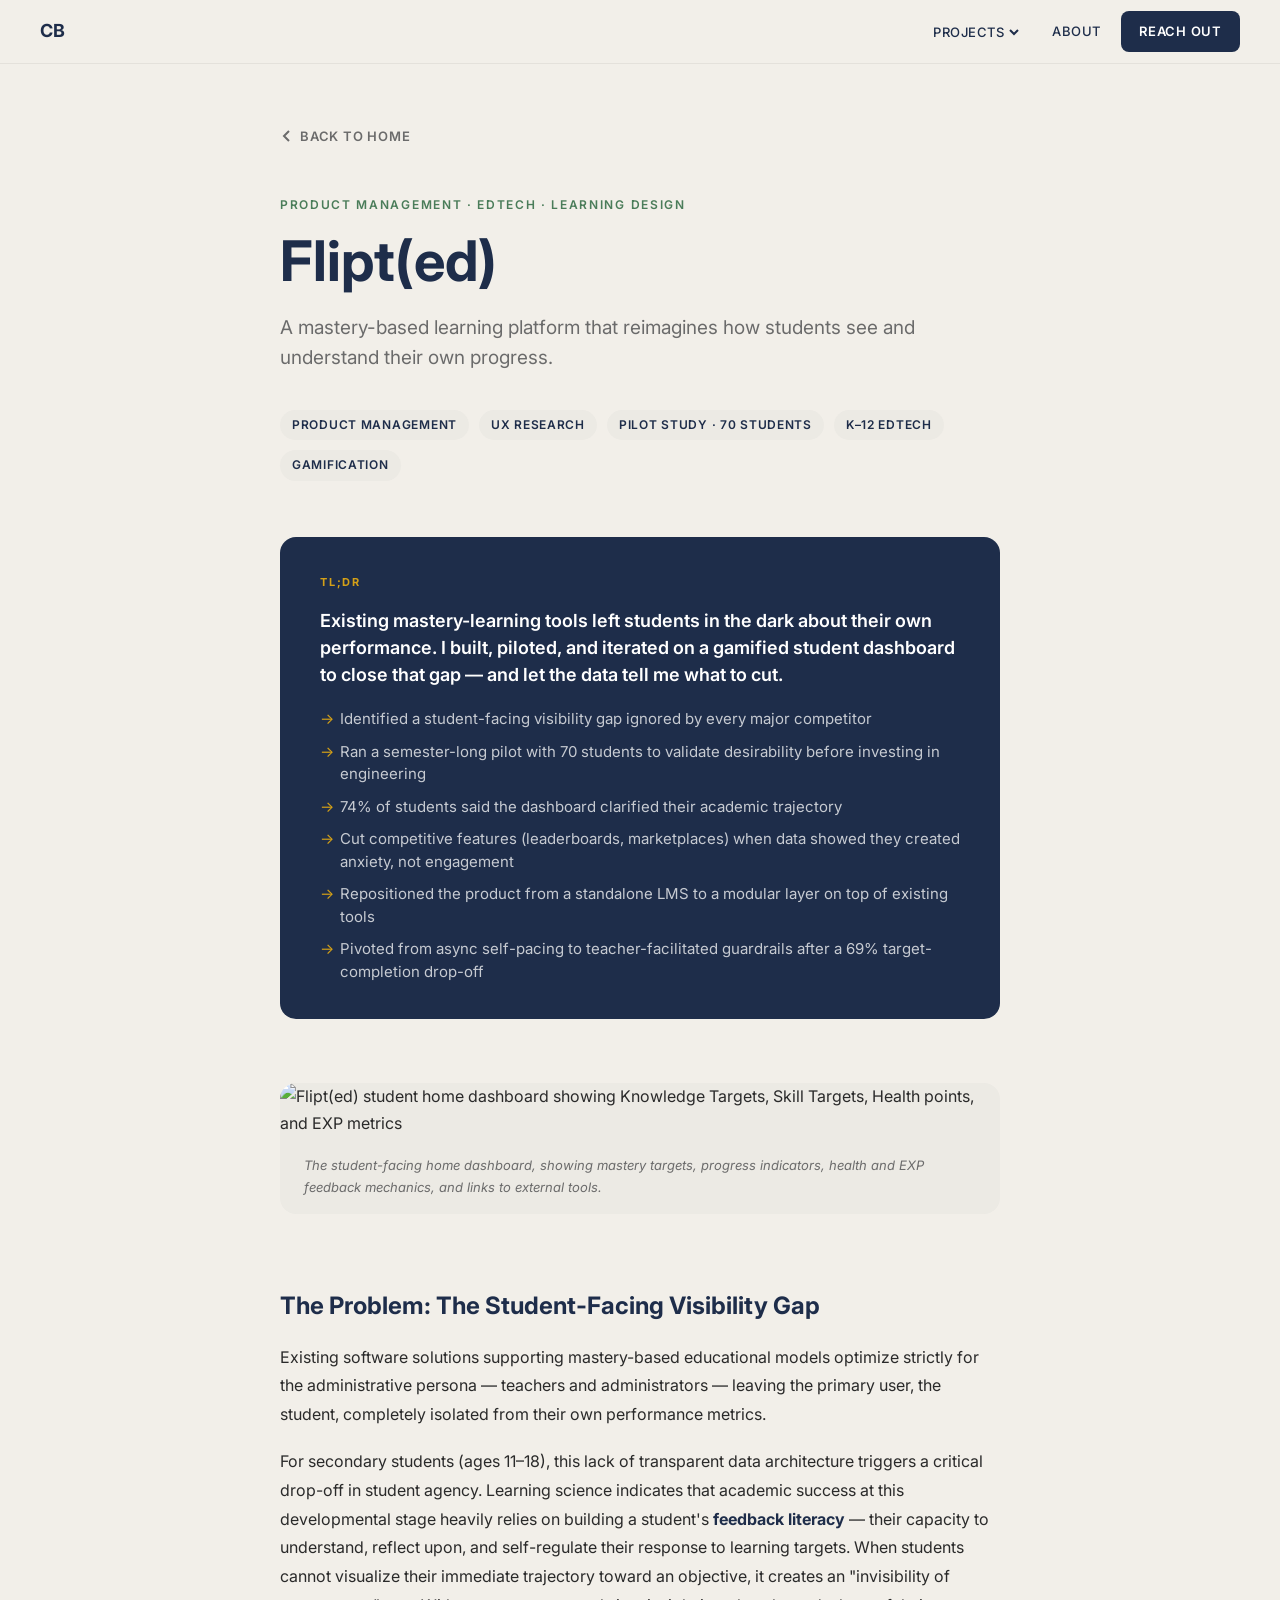
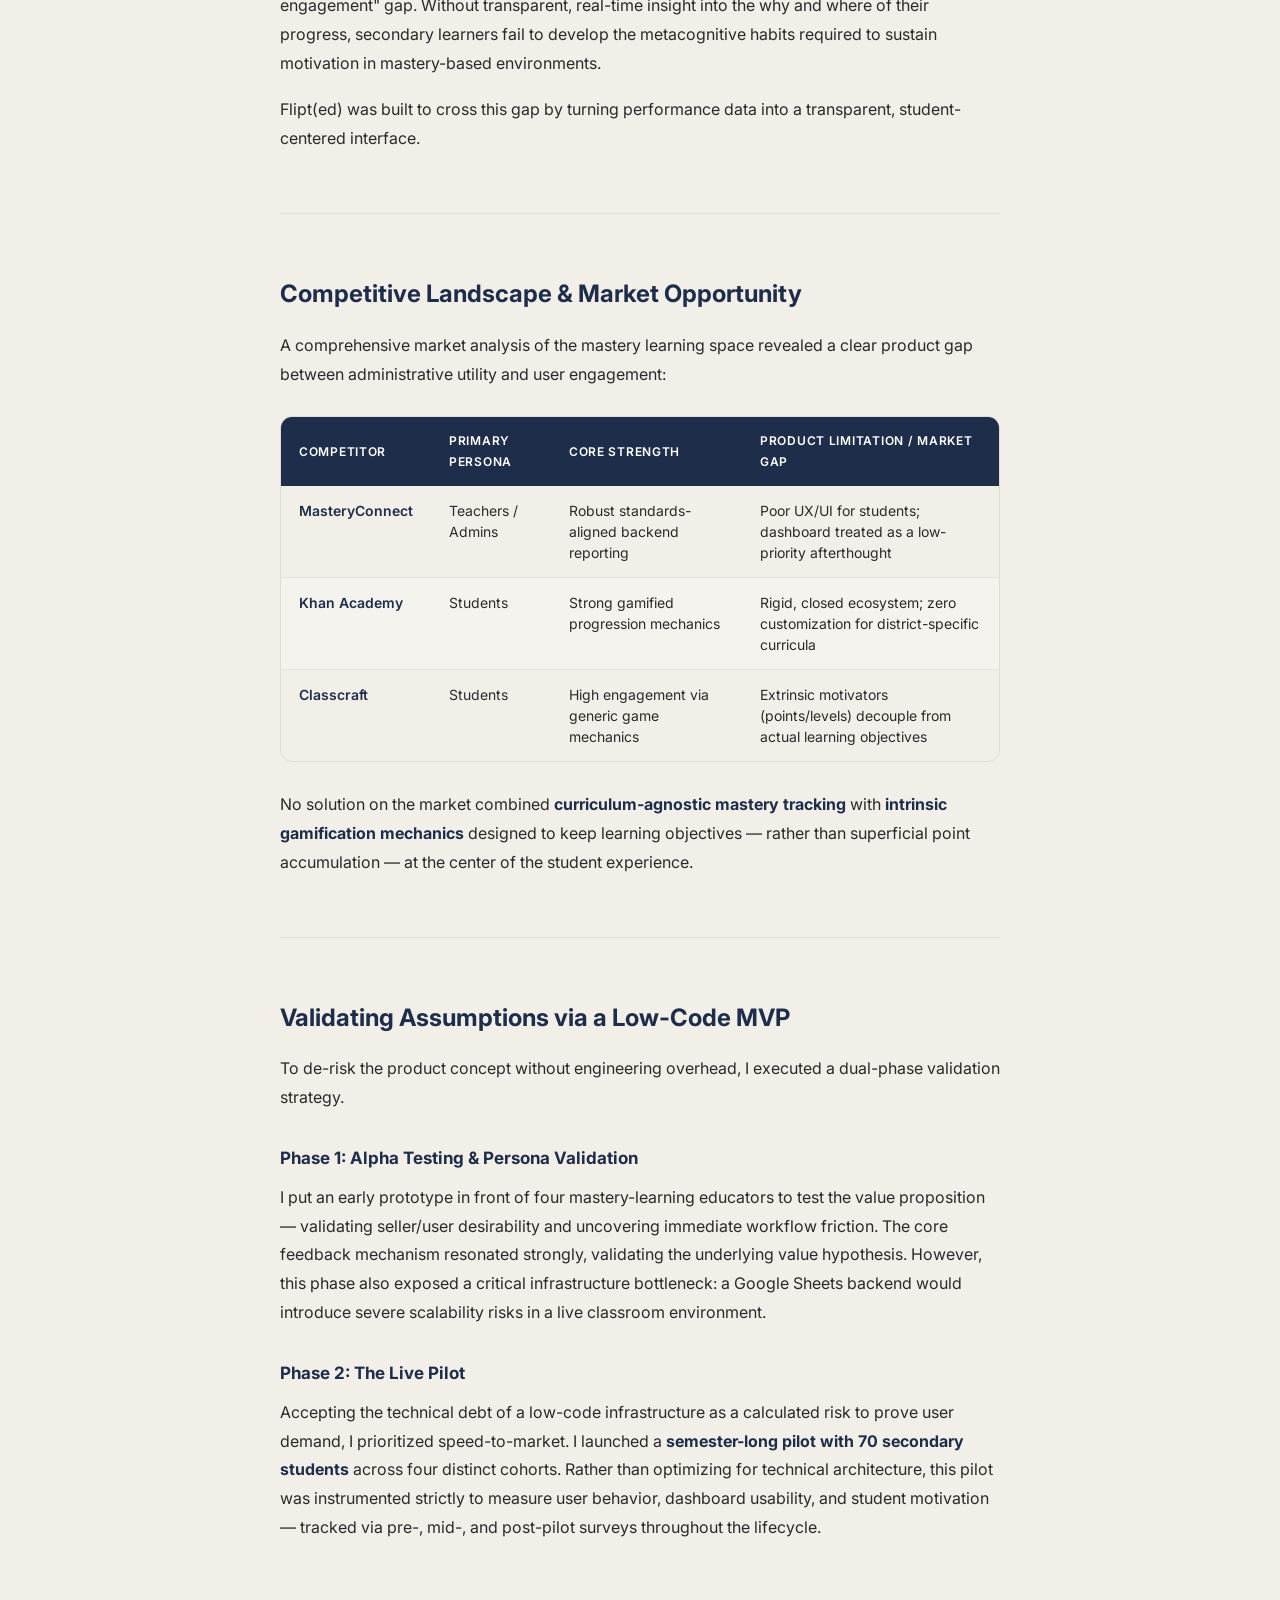
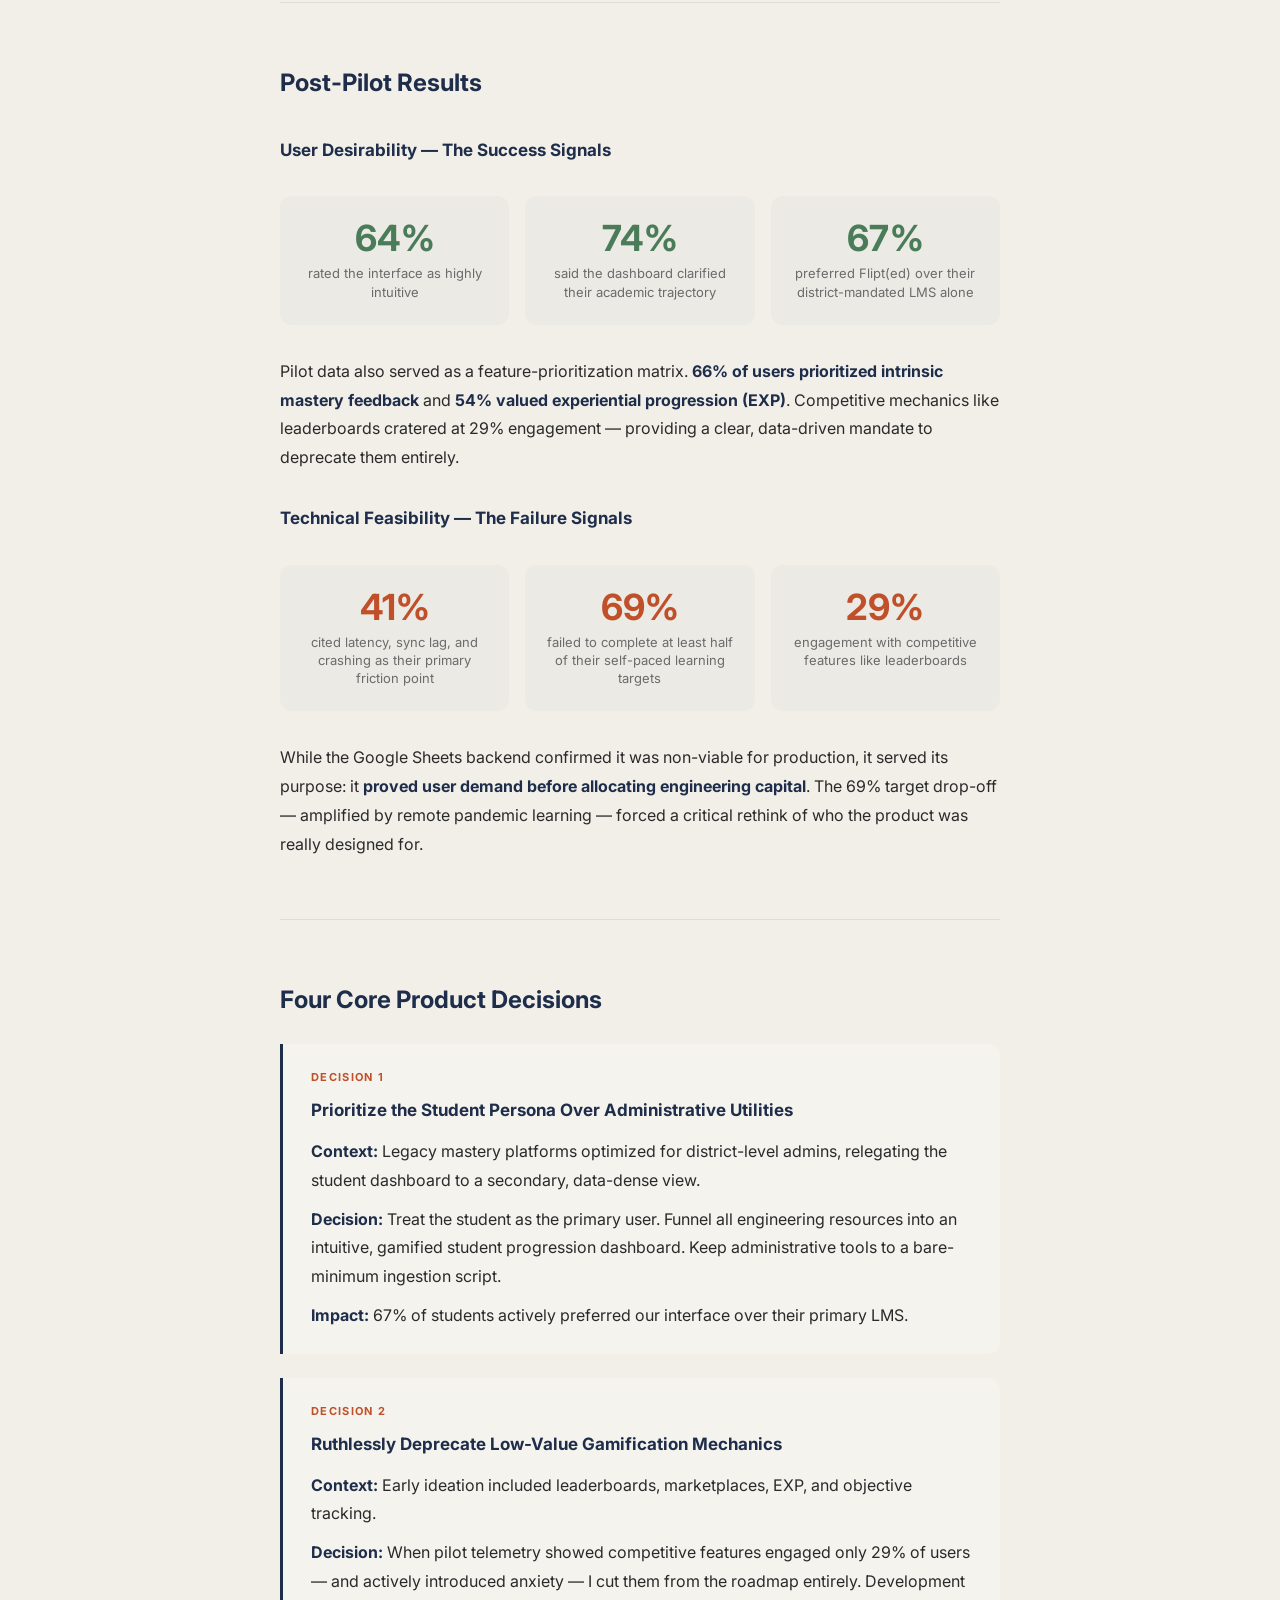
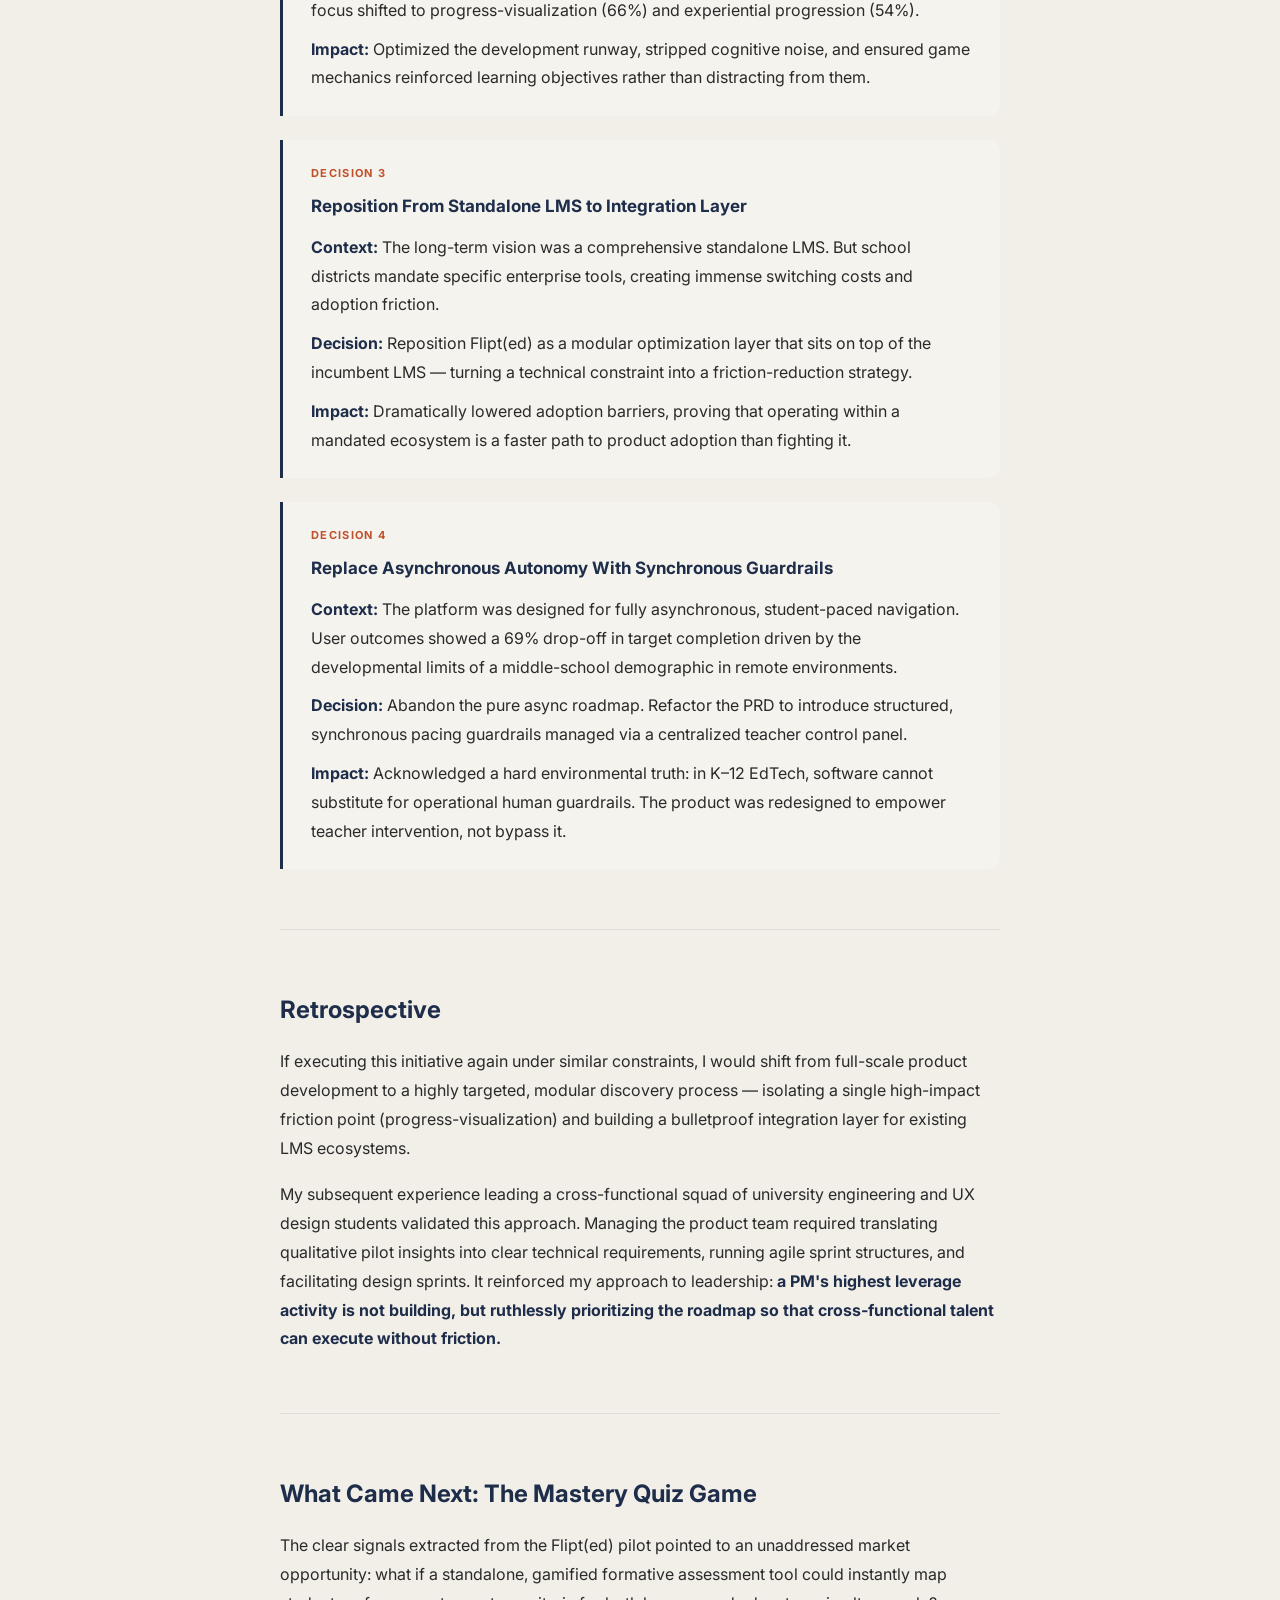
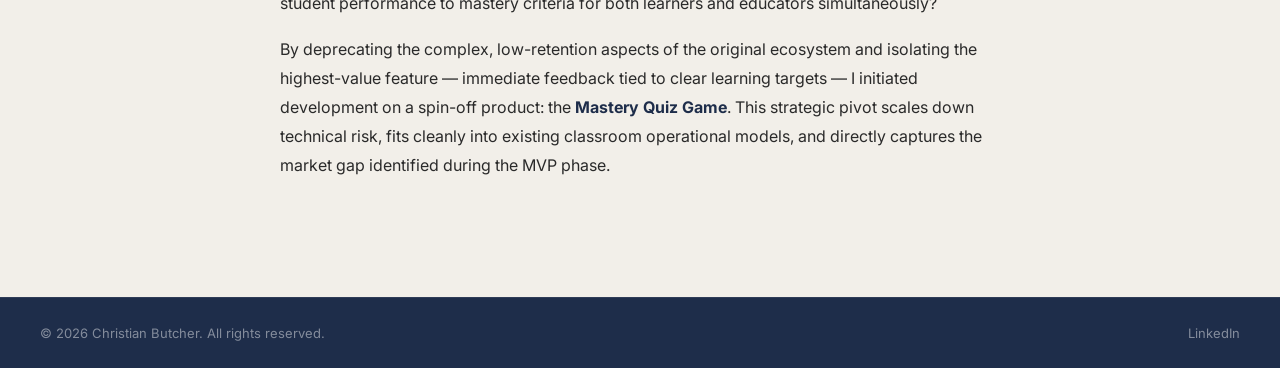
==== flipted.html @ bba77a61 "Add files via upload flipted portfolio page" ====
<!DOCTYPE html>
<html lang="en">
<head>
  <meta charset="UTF-8" />
  <meta name="viewport" content="width=device-width, initial-scale=1.0" />
  <title>Flipt(ed) — Christian Butcher</title>
  <meta name="description" content="Flipt(ed): A mastery-based learning platform that reimagines how students progress." />
  <link rel="preconnect" href="https://fonts.googleapis.com">
  <link rel="preconnect" href="https://fonts.gstatic.com" crossorigin>
  <link href="https://fonts.googleapis.com/css2?family=Inter:wght@400;500;600;700&family=Playfair+Display:ital,wght@0,700;1,700&display=swap" rel="stylesheet">

  <style>
    /* ============================================================
       TOKENS — must match index.html exactly
    ============================================================ */
    :root {
      --color-bg:        #F2EFE9;
      --color-navy:      #1E2D4A;
      --color-rust:      #C0502A;
      --color-gold:      #D4A017;
      --color-green:     #4A7C59;
      --color-text:      #2A2A2A;
      --color-muted:     #6B6B6B;
      --color-card-bg:   #ECEAE4;
      --color-card-bg2:  #F5F3EE;
      --font-body:       'Inter', sans-serif;
      --font-display:    'Playfair Display', serif;
      --max-width:       800px;
      --nav-height:      64px;
    }

    *, *::before, *::after { box-sizing: border-box; margin: 0; padding: 0; }
    html { scroll-behavior: smooth; }
    body {
      font-family: var(--font-body);
      background: var(--color-bg);
      color: var(--color-text);
      line-height: 1.7;
    }
    a { color: inherit; text-decoration: none; }
    img { display: block; max-width: 100%; }

    /* ============================================================
       NAV — identical to index.html
    ============================================================ */
    nav {
      position: fixed;
      top: 0; left: 0; right: 0;
      height: var(--nav-height);
      background: var(--color-bg);
      display: flex;
      align-items: center;
      justify-content: space-between;
      padding: 0 40px;
      z-index: 100;
      border-bottom: 1px solid rgba(0,0,0,0.06);
    }

    .nav-logo {
      font-family: var(--font-body);
      font-weight: 700;
      font-size: 18px;
      color: var(--color-navy);
      letter-spacing: -0.5px;
    }

    .nav-links {
      display: flex;
      align-items: center;
      gap: 8px;
    }

    .nav-links a {
      font-size: 13px;
      font-weight: 500;
      letter-spacing: 0.04em;
      text-transform: uppercase;
      color: var(--color-navy);
      padding: 6px 12px;
      border-radius: 6px;
      transition: background 0.15s;
    }
    .nav-links a:hover { background: rgba(0,0,0,0.06); }

    .nav-dropdown { position: relative; }

    .nav-dropdown-toggle {
      font-size: 13px;
      font-weight: 500;
      letter-spacing: 0.04em;
      text-transform: uppercase;
      color: var(--color-navy);
      padding: 6px 12px;
      border-radius: 6px;
      background: none;
      border: none;
      cursor: pointer;
      display: flex;
      align-items: center;
      gap: 4px;
      font-family: var(--font-body);
      transition: background 0.15s;
    }
    .nav-dropdown-toggle:hover,
    .nav-dropdown.open .nav-dropdown-toggle { background: rgba(0,0,0,0.06); }

    .nav-dropdown-toggle svg {
      width: 12px; height: 12px;
      transition: transform 0.2s;
    }
    .nav-dropdown.open .nav-dropdown-toggle svg { transform: rotate(180deg); }

    .nav-dropdown-menu {
      display: none;
      position: absolute;
      top: calc(100% + 8px);
      left: 0;
      background: white;
      border-radius: 10px;
      box-shadow: 0 4px 24px rgba(0,0,0,0.12);
      min-width: 200px;
      padding: 8px 0;
      z-index: 200;
    }
    .nav-dropdown.open .nav-dropdown-menu { display: block; }

    .nav-dropdown-menu a {
      display: block;
      padding: 10px 20px;
      font-size: 15px;
      font-weight: 400;
      text-transform: none;
      letter-spacing: 0;
      color: var(--color-navy);
      border-radius: 0;
      transition: background 0.12s;
    }
    .nav-dropdown-menu a:hover { background: #F5F3EE; }
    /* Highlight current page in dropdown */
    .nav-dropdown-menu a.active { font-weight: 600; color: var(--color-rust); }

    .btn-reach-out {
      background: var(--color-navy);
      color: white !important;
      padding: 9px 18px !important;
      border-radius: 8px !important;
      font-size: 13px !important;
      font-weight: 600 !important;
      text-transform: uppercase !important;
      letter-spacing: 0.06em !important;
      transition: opacity 0.15s !important;
    }
    .btn-reach-out:hover { opacity: 0.85 !important; }

    /* ============================================================
       PAGE LAYOUT
    ============================================================ */
    .page {
      max-width: var(--max-width);
      margin: 0 auto;
      padding: calc(var(--nav-height) + 60px) 40px 100px;
    }

    /* ============================================================
       BACK LINK
    ============================================================ */
    .back-link {
      display: inline-flex;
      align-items: center;
      gap: 6px;
      font-size: 13px;
      font-weight: 600;
      letter-spacing: 0.06em;
      text-transform: uppercase;
      color: var(--color-muted);
      margin-bottom: 48px;
      transition: color 0.15s;
    }
    .back-link:hover { color: var(--color-navy); }
    .back-link svg { width: 14px; height: 14px; }

    /* ============================================================
       PROJECT HERO
    ============================================================ */
    .project-label {
      font-size: 12px;
      font-weight: 600;
      letter-spacing: 0.14em;
      text-transform: uppercase;
      color: var(--color-green);
      margin-bottom: 16px;
    }

    .project-title {
      font-family: var(--font-body);
      font-weight: 700;
      font-size: clamp(36px, 5vw, 56px);
      color: var(--color-navy);
      line-height: 1.1;
      margin-bottom: 20px;
    }

    .project-tagline {
      font-size: 19px;
      color: var(--color-muted);
      line-height: 1.6;
      max-width: 640px;
      margin-bottom: 36px;
    }

    /* Meta chips */
    .project-meta {
      display: flex;
      flex-wrap: wrap;
      gap: 10px;
      margin-bottom: 56px;
    }

    .meta-chip {
      font-size: 12px;
      font-weight: 600;
      letter-spacing: 0.06em;
      text-transform: uppercase;
      padding: 5px 12px;
      border-radius: 20px;
      background: var(--color-card-bg);
      color: var(--color-navy);
    }

    /* ============================================================
       TLDR CARD
    ============================================================ */
    .tldr {
      background: var(--color-navy);
      border-radius: 16px;
      padding: 36px 40px;
      margin-bottom: 64px;
    }

    .tldr-label {
      font-size: 11px;
      font-weight: 700;
      letter-spacing: 0.16em;
      text-transform: uppercase;
      color: var(--color-gold);
      margin-bottom: 16px;
    }

    .tldr-headline {
      font-size: 18px;
      font-weight: 600;
      color: white;
      line-height: 1.5;
      margin-bottom: 20px;
    }

    .tldr-points {
      list-style: none;
      display: flex;
      flex-direction: column;
      gap: 10px;
    }

    .tldr-points li {
      font-size: 15px;
      color: rgba(255,255,255,0.75);
      padding-left: 20px;
      position: relative;
      line-height: 1.5;
    }

    .tldr-points li::before {
      content: '→';
      position: absolute;
      left: 0;
      color: var(--color-gold);
    }

    /* ============================================================
       DASHBOARD IMAGE
    ============================================================ */
    .dashboard-wrap {
      background: var(--color-card-bg);
      border-radius: 16px;
      overflow: hidden;
      margin-bottom: 72px;
    }

    .dashboard-wrap img {
      width: 100%;
      height: auto;
      display: block;
    }

    .dashboard-caption {
      padding: 16px 24px;
      font-size: 13px;
      color: var(--color-muted);
      font-style: italic;
    }

    /* ============================================================
       CASE STUDY BODY
    ============================================================ */
    .case-study h2 {
      font-family: var(--font-body);
      font-weight: 700;
      font-size: 24px;
      color: var(--color-navy);
      margin-top: 60px;
      margin-bottom: 16px;
      padding-top: 60px;
      border-top: 1px solid rgba(0,0,0,0.08);
    }

    .case-study h2:first-child {
      margin-top: 0;
      padding-top: 0;
      border-top: none;
    }

    .case-study h3 {
      font-size: 17px;
      font-weight: 700;
      color: var(--color-navy);
      margin-top: 32px;
      margin-bottom: 10px;
    }

    .case-study p {
      font-size: 16px;
      color: var(--color-text);
      line-height: 1.8;
      margin-bottom: 18px;
    }

    .case-study strong { color: var(--color-navy); }

    /* Stat callouts */
    .stats-row {
      display: grid;
      grid-template-columns: repeat(3, 1fr);
      gap: 16px;
      margin: 32px 0;
    }

    .stat-card {
      background: var(--color-card-bg);
      border-radius: 12px;
      padding: 24px 20px;
      text-align: center;
    }

    .stat-number {
      font-size: 36px;
      font-weight: 700;
      color: var(--color-navy);
      line-height: 1;
      margin-bottom: 8px;
    }

    .stat-number.rust { color: var(--color-rust); }
    .stat-number.green { color: var(--color-green); }

    .stat-label {
      font-size: 13px;
      color: var(--color-muted);
      line-height: 1.4;
    }

    /* Competitive landscape table */
    .table-wrap {
      overflow-x: auto;
      margin: 28px 0;
      border-radius: 12px;
      border: 1px solid rgba(0,0,0,0.08);
    }

    table {
      width: 100%;
      border-collapse: collapse;
      font-size: 14px;
    }

    thead tr {
      background: var(--color-navy);
      color: white;
    }

    thead th {
      padding: 14px 18px;
      text-align: left;
      font-size: 12px;
      font-weight: 600;
      letter-spacing: 0.06em;
      text-transform: uppercase;
    }

    tbody tr { border-bottom: 1px solid rgba(0,0,0,0.06); }
    tbody tr:last-child { border-bottom: none; }
    tbody tr:nth-child(even) { background: var(--color-card-bg2); }

    tbody td {
      padding: 14px 18px;
      vertical-align: top;
      line-height: 1.5;
      color: var(--color-text);
    }

    tbody td:first-child {
      font-weight: 600;
      color: var(--color-navy);
      white-space: nowrap;
    }

    /* Decision cards */
    .decision-card {
      background: var(--color-card-bg2);
      border-left: 3px solid var(--color-navy);
      border-radius: 0 12px 12px 0;
      padding: 24px 28px;
      margin: 24px 0;
    }

    .decision-card .decision-label {
      font-size: 11px;
      font-weight: 700;
      letter-spacing: 0.12em;
      text-transform: uppercase;
      color: var(--color-rust);
      margin-bottom: 8px;
    }

    .decision-card h3 {
      margin-top: 0;
      margin-bottom: 12px;
    }

    .decision-card p { margin-bottom: 10px; }
    .decision-card p:last-child { margin-bottom: 0; }

    /* ============================================================
       FOOTER
    ============================================================ */
    footer {
      background: var(--color-navy);
      border-top: 1px solid rgba(255,255,255,0.08);
      padding: 24px 40px;
      display: flex;
      align-items: center;
      justify-content: space-between;
    }

    .footer-copy {
      font-size: 13px;
      color: rgba(255,255,255,0.45);
    }

    .footer-links { display: flex; gap: 24px; }
    .footer-links a {
      font-size: 13px;
      color: rgba(255,255,255,0.45);
      transition: color 0.15s;
    }
    .footer-links a:hover { color: white; }

    /* ============================================================
       RESPONSIVE
    ============================================================ */
    @media (max-width: 768px) {
      nav { padding: 0 20px; }
      .page { padding: calc(var(--nav-height) + 40px) 20px 80px; }
      .tldr { padding: 28px 24px; }
      .stats-row { grid-template-columns: 1fr 1fr; }
      footer { padding: 20px; flex-direction: column; gap: 12px; text-align: center; }
      .nav-links a:not(.btn-reach-out) { display: none; }
    }
  </style>
</head>
<body>

  <!-- ============================================================
       NAV
  ============================================================ -->
  <nav>
    <a href="index.html" class="nav-logo">CB</a>

    <div class="nav-links">
      <div class="nav-dropdown" id="projectsDropdown">
        <button class="nav-dropdown-toggle" onclick="toggleDropdown()" aria-expanded="false" aria-haspopup="true">
          Projects
          <svg viewBox="0 0 12 12" fill="none" stroke="currentColor" stroke-width="2">
            <polyline points="2,4 6,8 10,4"/>
          </svg>
        </button>
        <div class="nav-dropdown-menu">
          <a href="flipted.html" class="active">Flipt(ed)</a>
          <a href="#">Magic Food Truck</a>
          <a href="#">Neolithic</a>
          <a href="#">Finding Mino</a>
          <a href="#">Writing Samples</a>
        </div>
      </div>
      <a href="index.html#about">About</a>
      <a href="index.html#contact" class="btn-reach-out">Reach Out</a>
    </div>
  </nav>


  <!-- ============================================================
       PAGE CONTENT
  ============================================================ -->
  <main class="page">

    <a href="index.html" class="back-link">
      <svg viewBox="0 0 14 14" fill="none" stroke="currentColor" stroke-width="2">
        <path d="M9 2L4 7l5 5"/>
      </svg>
      Back to Home
    </a>

    <!-- Hero -->
    <p class="project-label">Product Management · EdTech · Learning Design</p>
    <h1 class="project-title">Flipt(ed)</h1>
    <p class="project-tagline">A mastery-based learning platform that reimagines how students see and understand their own progress.</p>

    <div class="project-meta">
      <span class="meta-chip">Product Management</span>
      <span class="meta-chip">UX Research</span>
      <span class="meta-chip">Pilot Study · 70 Students</span>
      <span class="meta-chip">K–12 EdTech</span>
      <span class="meta-chip">Gamification</span>
    </div>

    <!-- TL;DR -->
    <div class="tldr">
      <p class="tldr-label">TL;DR</p>
      <p class="tldr-headline">Existing mastery-learning tools left students in the dark about their own performance. I built, piloted, and iterated on a gamified student dashboard to close that gap — and let the data tell me what to cut.</p>
      <ul class="tldr-points">
        <li>Identified a student-facing visibility gap ignored by every major competitor</li>
        <li>Ran a semester-long pilot with 70 students to validate desirability before investing in engineering</li>
        <li>74% of students said the dashboard clarified their academic trajectory</li>
        <li>Cut competitive features (leaderboards, marketplaces) when data showed they created anxiety, not engagement</li>
        <li>Repositioned the product from a standalone LMS to a modular layer on top of existing tools</li>
        <li>Pivoted from async self-pacing to teacher-facilitated guardrails after a 69% target-completion drop-off</li>
      </ul>
    </div>

    <!-- Dashboard image -->
    <div class="dashboard-wrap">
      <!-- UPDATE: make sure Student_Home_Dashboard_Clean.png is in your images/ folder -->
      <img src="images/Student_Home_Dashboard_Clean.png" alt="Flipt(ed) student home dashboard showing Knowledge Targets, Skill Targets, Health points, and EXP metrics" />
      <p class="dashboard-caption">The student-facing home dashboard, showing mastery targets, progress indicators, health and EXP feedback mechanics, and links to external tools.</p>
    </div>


    <!-- Case Study -->
    <div class="case-study">

      <h2>The Problem: The Student-Facing Visibility Gap</h2>
      <p>Existing software solutions supporting mastery-based educational models optimize strictly for the administrative persona — teachers and administrators — leaving the primary user, the student, completely isolated from their own performance metrics.</p>
      <p>For secondary students (ages 11–18), this lack of transparent data architecture triggers a critical drop-off in student agency. Learning science indicates that academic success at this developmental stage heavily relies on building a student's <strong>feedback literacy</strong> — their capacity to understand, reflect upon, and self-regulate their response to learning targets. When students cannot visualize their immediate trajectory toward an objective, it creates an "invisibility of engagement" gap. Without transparent, real-time insight into the why and where of their progress, secondary learners fail to develop the metacognitive habits required to sustain motivation in mastery-based environments.</p>
      <p>Flipt(ed) was built to cross this gap by turning performance data into a transparent, student-centered interface.</p>

      <h2>Competitive Landscape &amp; Market Opportunity</h2>
      <p>A comprehensive market analysis of the mastery learning space revealed a clear product gap between administrative utility and user engagement:</p>

      <div class="table-wrap">
        <table>
          <thead>
            <tr>
              <th>Competitor</th>
              <th>Primary Persona</th>
              <th>Core Strength</th>
              <th>Product Limitation / Market Gap</th>
            </tr>
          </thead>
          <tbody>
            <tr>
              <td>MasteryConnect</td>
              <td>Teachers / Admins</td>
              <td>Robust standards-aligned backend reporting</td>
              <td>Poor UX/UI for students; dashboard treated as a low-priority afterthought</td>
            </tr>
            <tr>
              <td>Khan Academy</td>
              <td>Students</td>
              <td>Strong gamified progression mechanics</td>
              <td>Rigid, closed ecosystem; zero customization for district-specific curricula</td>
            </tr>
            <tr>
              <td>Classcraft</td>
              <td>Students</td>
              <td>High engagement via generic game mechanics</td>
              <td>Extrinsic motivators (points/levels) decouple from actual learning objectives</td>
            </tr>
          </tbody>
        </table>
      </div>

      <p>No solution on the market combined <strong>curriculum-agnostic mastery tracking</strong> with <strong>intrinsic gamification mechanics</strong> designed to keep learning objectives — rather than superficial point accumulation — at the center of the student experience.</p>

      <h2>Validating Assumptions via a Low-Code MVP</h2>
      <p>To de-risk the product concept without engineering overhead, I executed a dual-phase validation strategy.</p>

      <h3>Phase 1: Alpha Testing &amp; Persona Validation</h3>
      <p>I put an early prototype in front of four mastery-learning educators to test the value proposition — validating seller/user desirability and uncovering immediate workflow friction. The core feedback mechanism resonated strongly, validating the underlying value hypothesis. However, this phase also exposed a critical infrastructure bottleneck: a Google Sheets backend would introduce severe scalability risks in a live classroom environment.</p>

      <h3>Phase 2: The Live Pilot</h3>
      <p>Accepting the technical debt of a low-code infrastructure as a calculated risk to prove user demand, I prioritized speed-to-market. I launched a <strong>semester-long pilot with 70 secondary students</strong> across four distinct cohorts. Rather than optimizing for technical architecture, this pilot was instrumented strictly to measure user behavior, dashboard usability, and student motivation — tracked via pre-, mid-, and post-pilot surveys throughout the lifecycle.</p>

      <h2>Post-Pilot Results</h2>

      <h3>User Desirability — The Success Signals</h3>
      <div class="stats-row">
        <div class="stat-card">
          <div class="stat-number green">64%</div>
          <div class="stat-label">rated the interface as highly intuitive</div>
        </div>
        <div class="stat-card">
          <div class="stat-number green">74%</div>
          <div class="stat-label">said the dashboard clarified their academic trajectory</div>
        </div>
        <div class="stat-card">
          <div class="stat-number green">67%</div>
          <div class="stat-label">preferred Flipt(ed) over their district-mandated LMS alone</div>
        </div>
      </div>
      <p>Pilot data also served as a feature-prioritization matrix. <strong>66% of users prioritized intrinsic mastery feedback</strong> and <strong>54% valued experiential progression (EXP)</strong>. Competitive mechanics like leaderboards cratered at 29% engagement — providing a clear, data-driven mandate to deprecate them entirely.</p>

      <h3>Technical Feasibility — The Failure Signals</h3>
      <div class="stats-row">
        <div class="stat-card">
          <div class="stat-number rust">41%</div>
          <div class="stat-label">cited latency, sync lag, and crashing as their primary friction point</div>
        </div>
        <div class="stat-card">
          <div class="stat-number rust">69%</div>
          <div class="stat-label">failed to complete at least half of their self-paced learning targets</div>
        </div>
        <div class="stat-card">
          <div class="stat-number rust">29%</div>
          <div class="stat-label">engagement with competitive features like leaderboards</div>
        </div>
      </div>
      <p>While the Google Sheets backend confirmed it was non-viable for production, it served its purpose: it <strong>proved user demand before allocating engineering capital</strong>. The 69% target drop-off — amplified by remote pandemic learning — forced a critical rethink of who the product was really designed for.</p>

      <h2>Four Core Product Decisions</h2>

      <div class="decision-card">
        <p class="decision-label">Decision 1</p>
        <h3>Prioritize the Student Persona Over Administrative Utilities</h3>
        <p><strong>Context:</strong> Legacy mastery platforms optimized for district-level admins, relegating the student dashboard to a secondary, data-dense view.</p>
        <p><strong>Decision:</strong> Treat the student as the primary user. Funnel all engineering resources into an intuitive, gamified student progression dashboard. Keep administrative tools to a bare-minimum ingestion script.</p>
        <p><strong>Impact:</strong> 67% of students actively preferred our interface over their primary LMS.</p>
      </div>

      <div class="decision-card">
        <p class="decision-label">Decision 2</p>
        <h3>Ruthlessly Deprecate Low-Value Gamification Mechanics</h3>
        <p><strong>Context:</strong> Early ideation included leaderboards, marketplaces, EXP, and objective tracking.</p>
        <p><strong>Decision:</strong> When pilot telemetry showed competitive features engaged only 29% of users — and actively introduced anxiety — I cut them from the roadmap entirely. Development focus shifted to progress-visualization (66%) and experiential progression (54%).</p>
        <p><strong>Impact:</strong> Optimized the development runway, stripped cognitive noise, and ensured game mechanics reinforced learning objectives rather than distracting from them.</p>
      </div>

      <div class="decision-card">
        <p class="decision-label">Decision 3</p>
        <h3>Reposition From Standalone LMS to Integration Layer</h3>
        <p><strong>Context:</strong> The long-term vision was a comprehensive standalone LMS. But school districts mandate specific enterprise tools, creating immense switching costs and adoption friction.</p>
        <p><strong>Decision:</strong> Reposition Flipt(ed) as a modular optimization layer that sits on top of the incumbent LMS — turning a technical constraint into a friction-reduction strategy.</p>
        <p><strong>Impact:</strong> Dramatically lowered adoption barriers, proving that operating within a mandated ecosystem is a faster path to product adoption than fighting it.</p>
      </div>

      <div class="decision-card">
        <p class="decision-label">Decision 4</p>
        <h3>Replace Asynchronous Autonomy With Synchronous Guardrails</h3>
        <p><strong>Context:</strong> The platform was designed for fully asynchronous, student-paced navigation. User outcomes showed a 69% drop-off in target completion driven by the developmental limits of a middle-school demographic in remote environments.</p>
        <p><strong>Decision:</strong> Abandon the pure async roadmap. Refactor the PRD to introduce structured, synchronous pacing guardrails managed via a centralized teacher control panel.</p>
        <p><strong>Impact:</strong> Acknowledged a hard environmental truth: in K–12 EdTech, software cannot substitute for operational human guardrails. The product was redesigned to empower teacher intervention, not bypass it.</p>
      </div>

      <h2>Retrospective</h2>
      <p>If executing this initiative again under similar constraints, I would shift from full-scale product development to a highly targeted, modular discovery process — isolating a single high-impact friction point (progress-visualization) and building a bulletproof integration layer for existing LMS ecosystems.</p>
      <p>My subsequent experience leading a cross-functional squad of university engineering and UX design students validated this approach. Managing the product team required translating qualitative pilot insights into clear technical requirements, running agile sprint structures, and facilitating design sprints. It reinforced my approach to leadership: <strong>a PM's highest leverage activity is not building, but ruthlessly prioritizing the roadmap so that cross-functional talent can execute without friction.</strong></p>

      <h2>What Came Next: The Mastery Quiz Game</h2>
      <p>The clear signals extracted from the Flipt(ed) pilot pointed to an unaddressed market opportunity: what if a standalone, gamified formative assessment tool could instantly map student performance to mastery criteria for both learners and educators simultaneously?</p>
      <p>By deprecating the complex, low-retention aspects of the original ecosystem and isolating the highest-value feature — immediate feedback tied to clear learning targets — I initiated development on a spin-off product: the <strong>Mastery Quiz Game</strong>. This strategic pivot scales down technical risk, fits cleanly into existing classroom operational models, and directly captures the market gap identified during the MVP phase.</p>

    </div>
  </main>


  <!-- ============================================================
       FOOTER
  ============================================================ -->
  <footer>
    <p class="footer-copy">&copy; <span id="year"></span> Christian Butcher. All rights reserved.</p>
    <div class="footer-links">
      <a href="https://www.linkedin.com/in/christianbutcher/" target="_blank" rel="noopener">LinkedIn</a>
    </div>
  </footer>


  <script>
    document.getElementById('year').textContent = new Date().getFullYear();

    function toggleDropdown() {
      const dropdown = document.getElementById('projectsDropdown');
      const isOpen = dropdown.classList.toggle('open');
      dropdown.querySelector('.nav-dropdown-toggle').setAttribute('aria-expanded', isOpen);
    }

    document.addEventListener('click', function(e) {
      const dropdown = document.getElementById('projectsDropdown');
      if (!dropdown.contains(e.target)) {
        dropdown.classList.remove('open');
        dropdown.querySelector('.nav-dropdown-toggle').setAttribute('aria-expanded', 'false');
      }
    });
  </script>

</body>
</html>
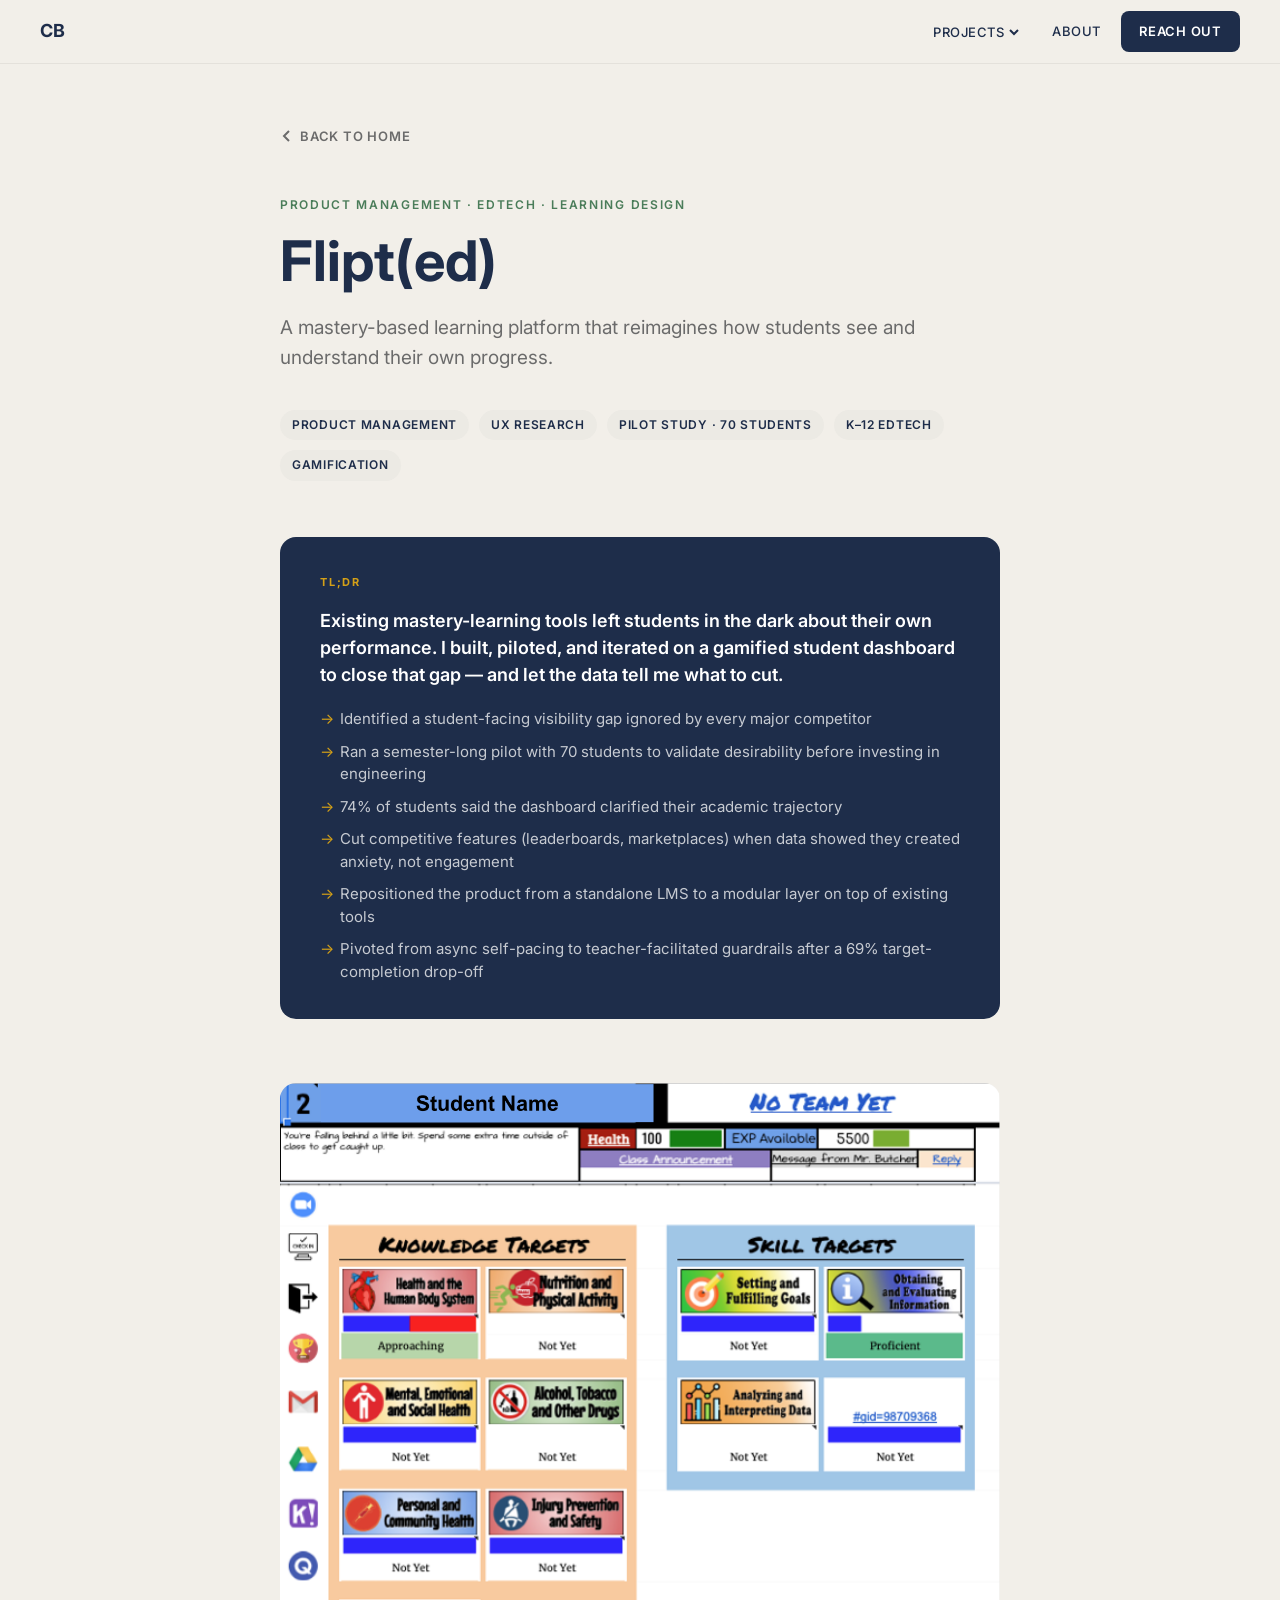
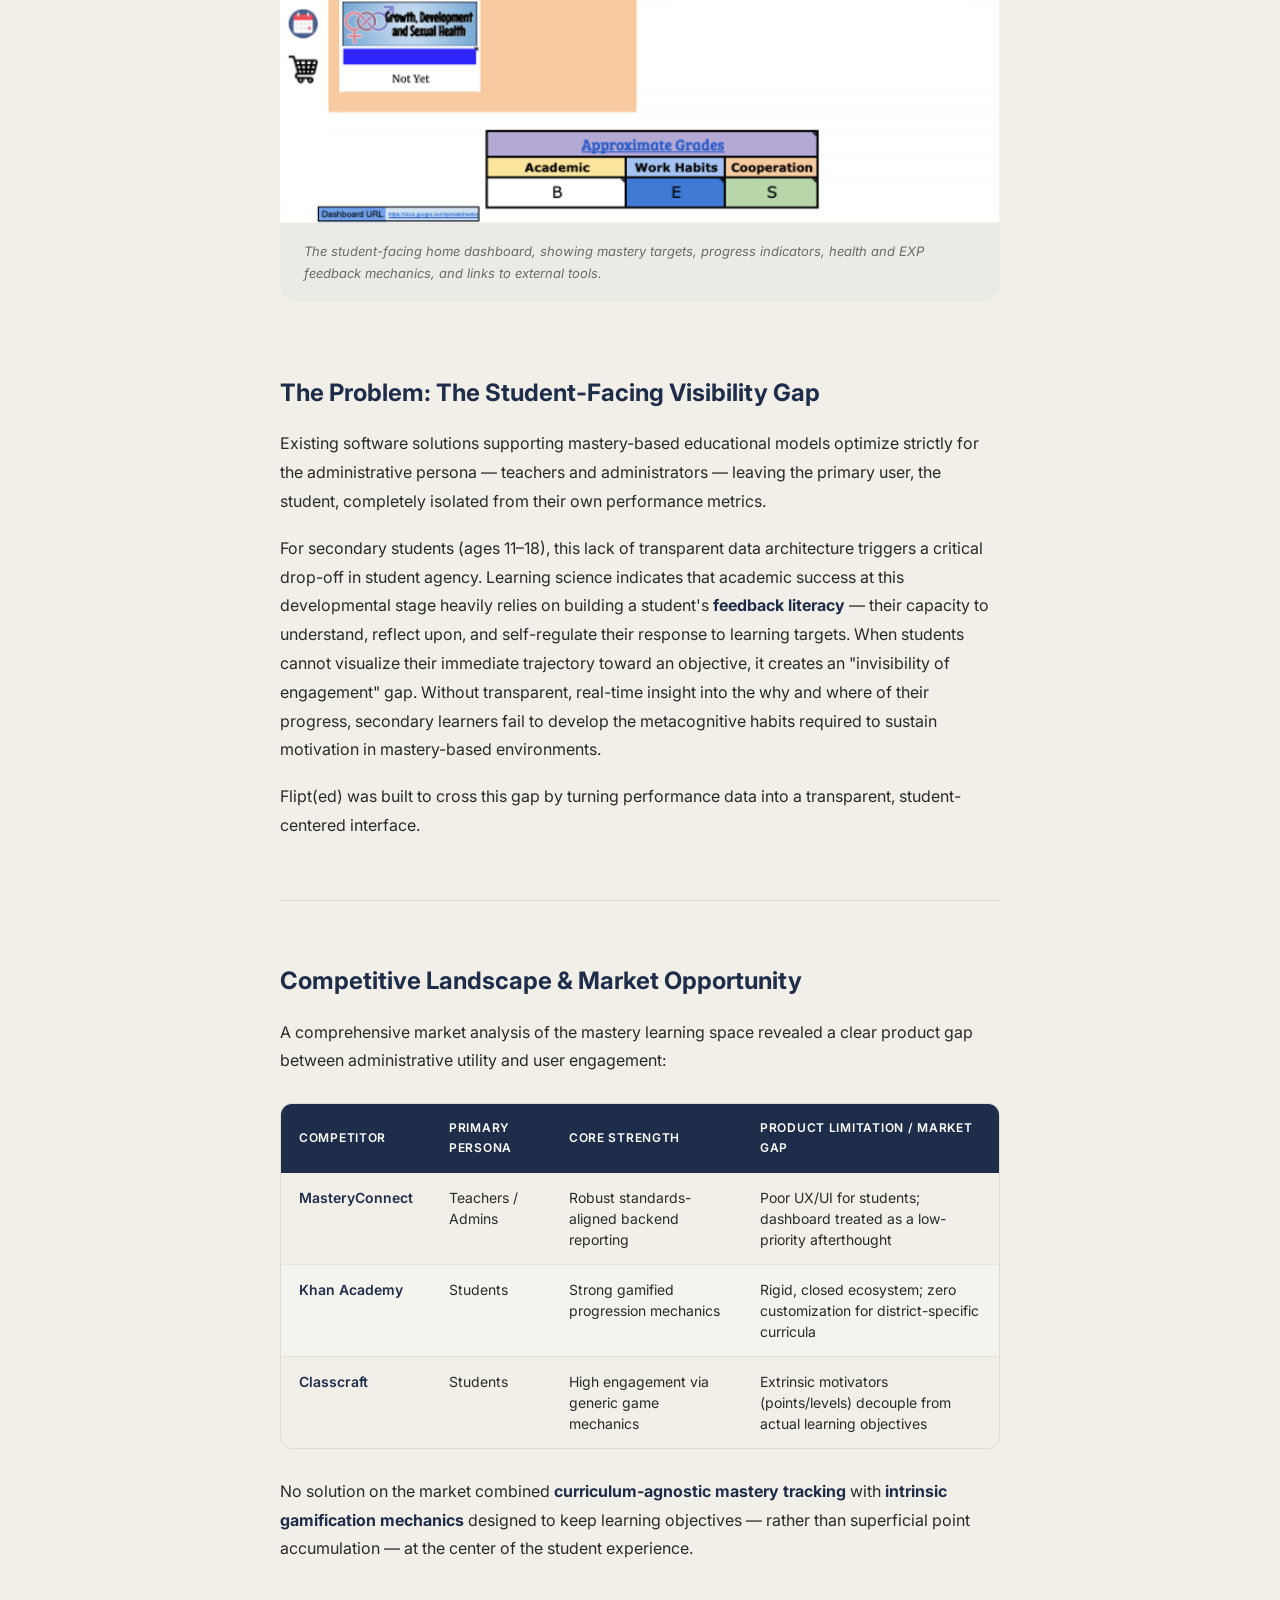
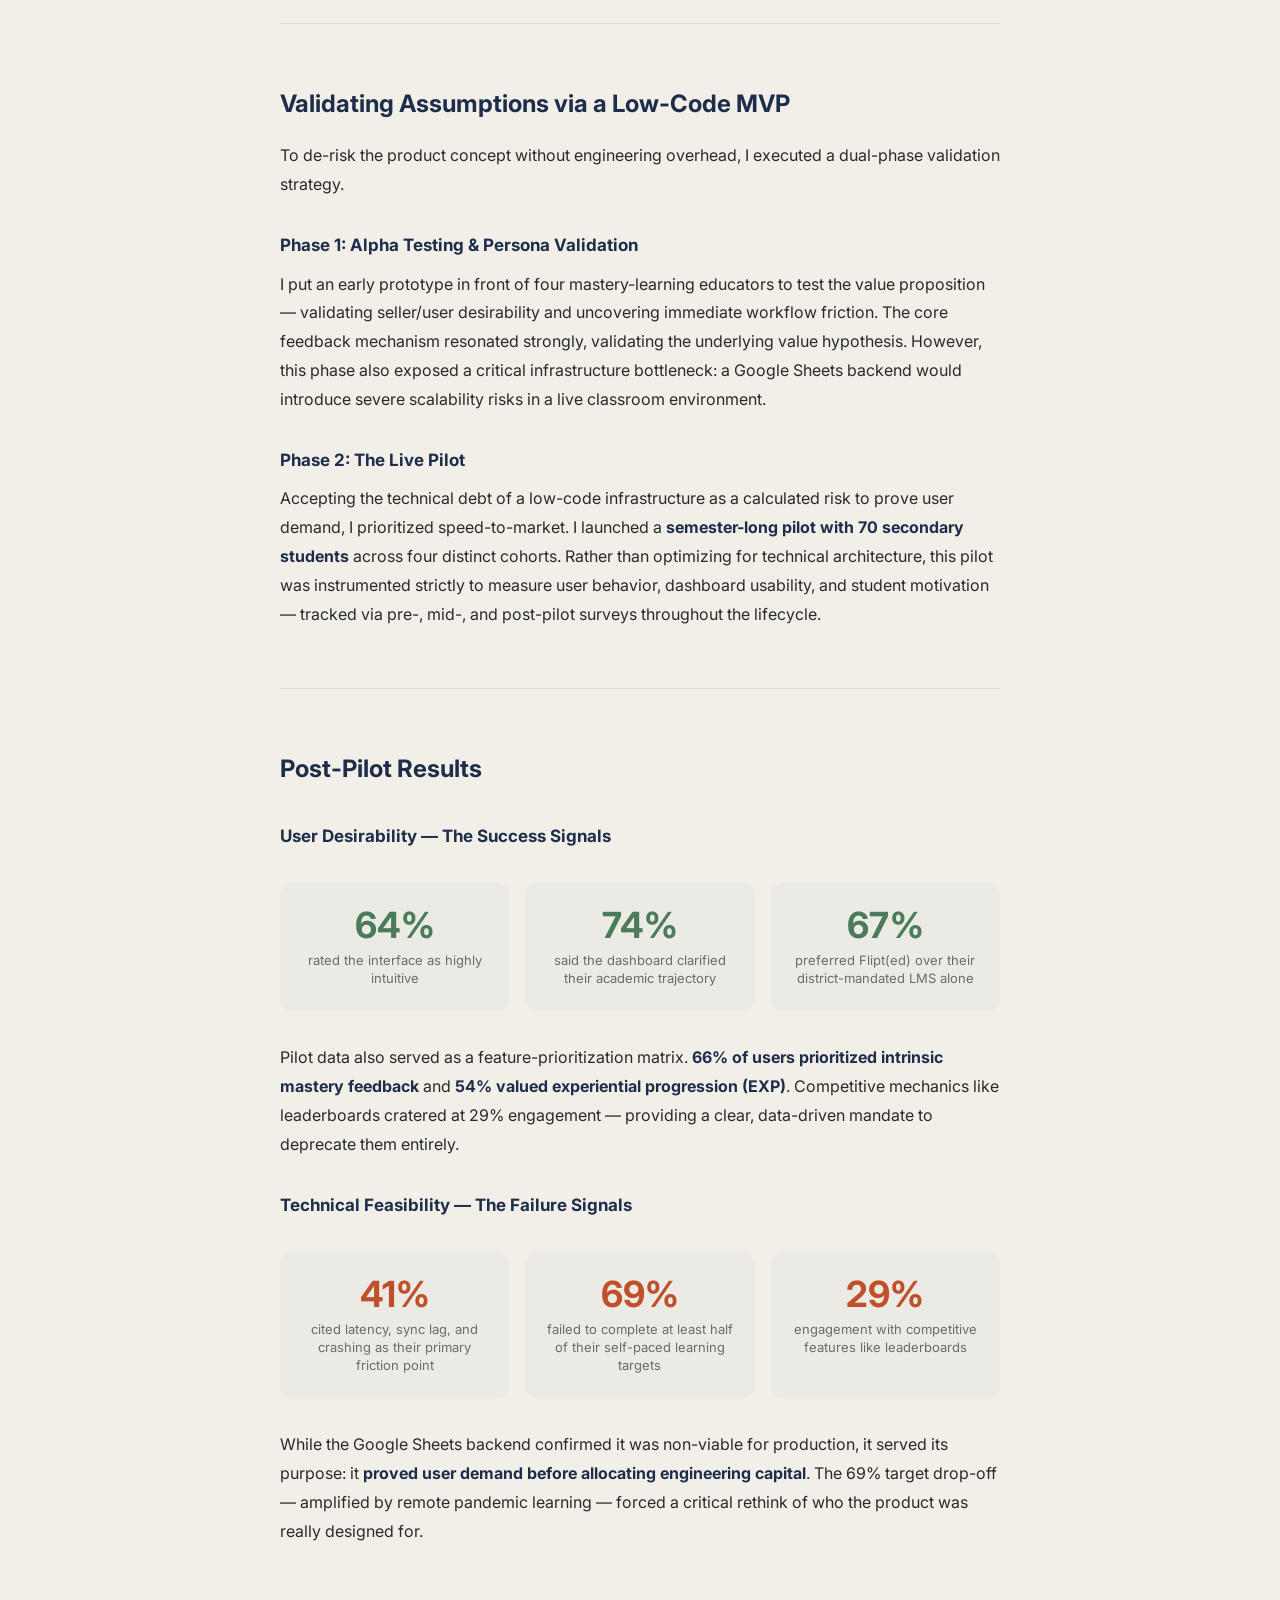
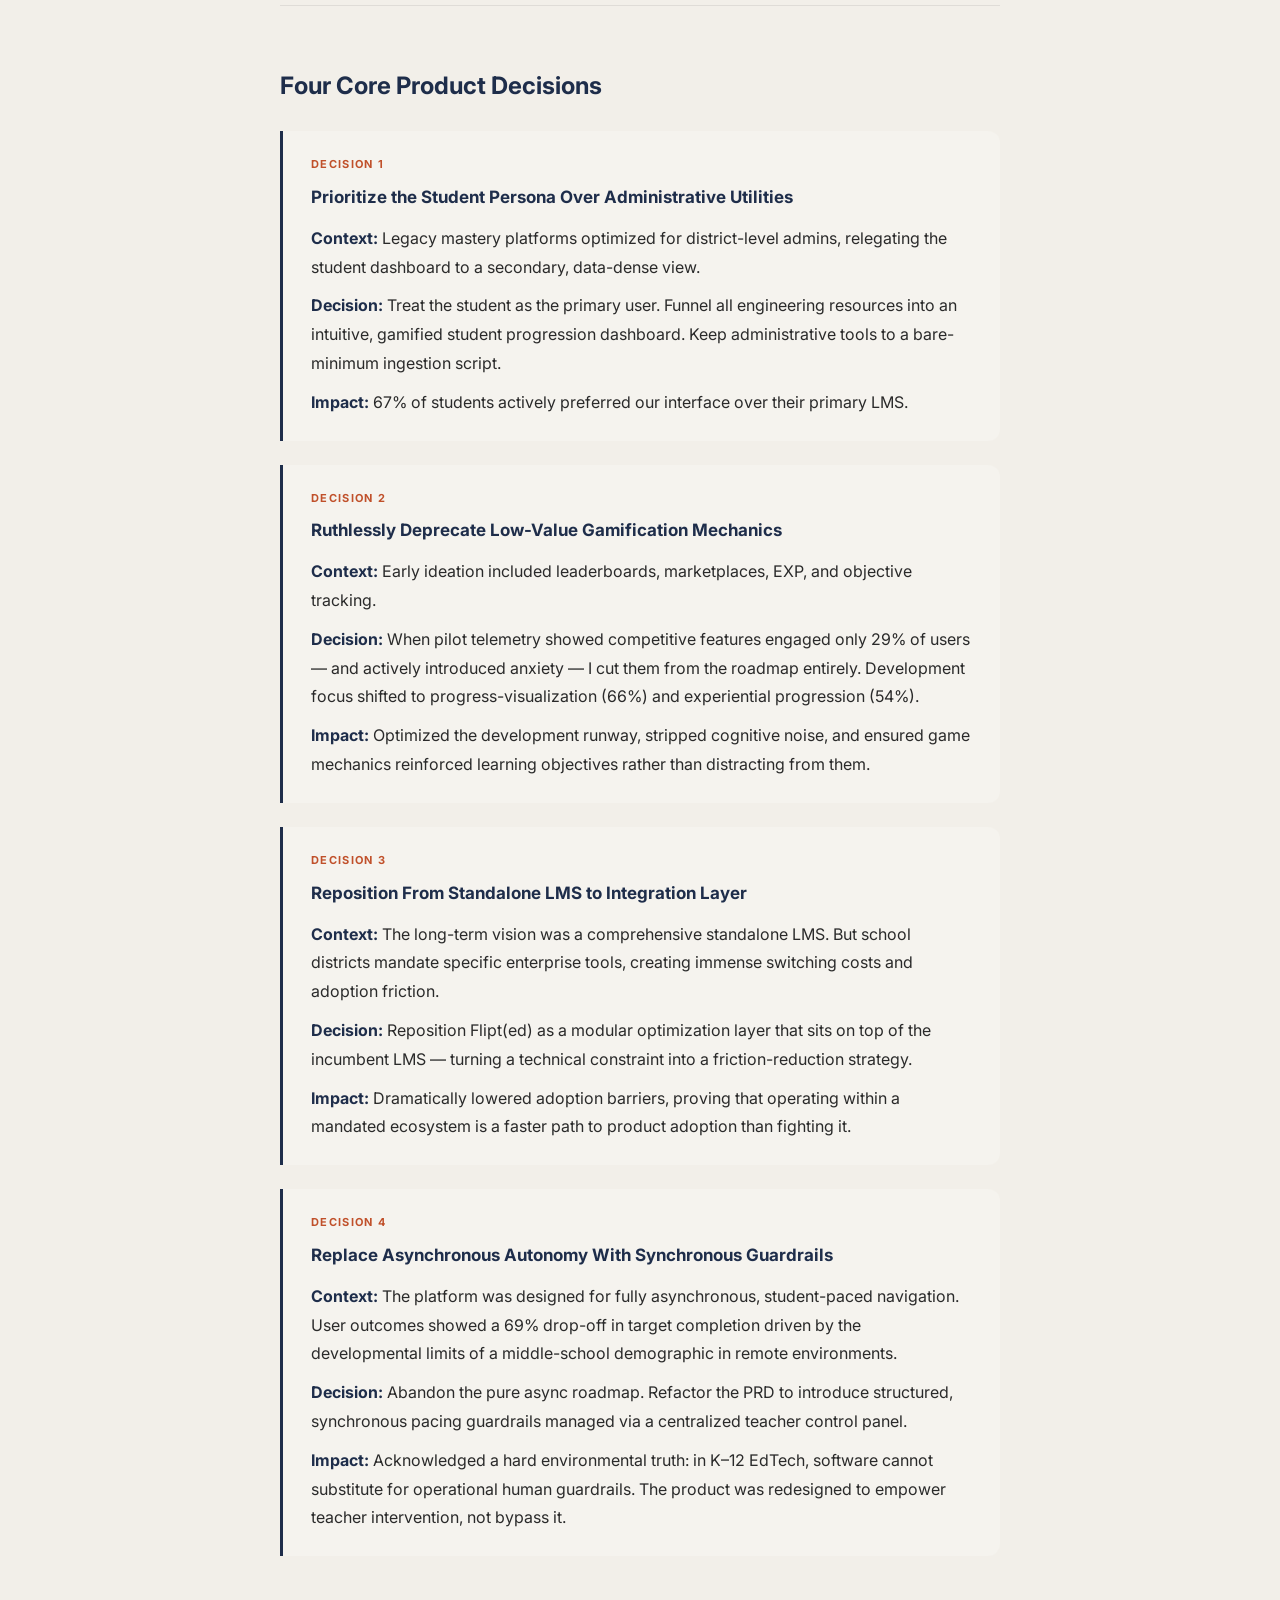
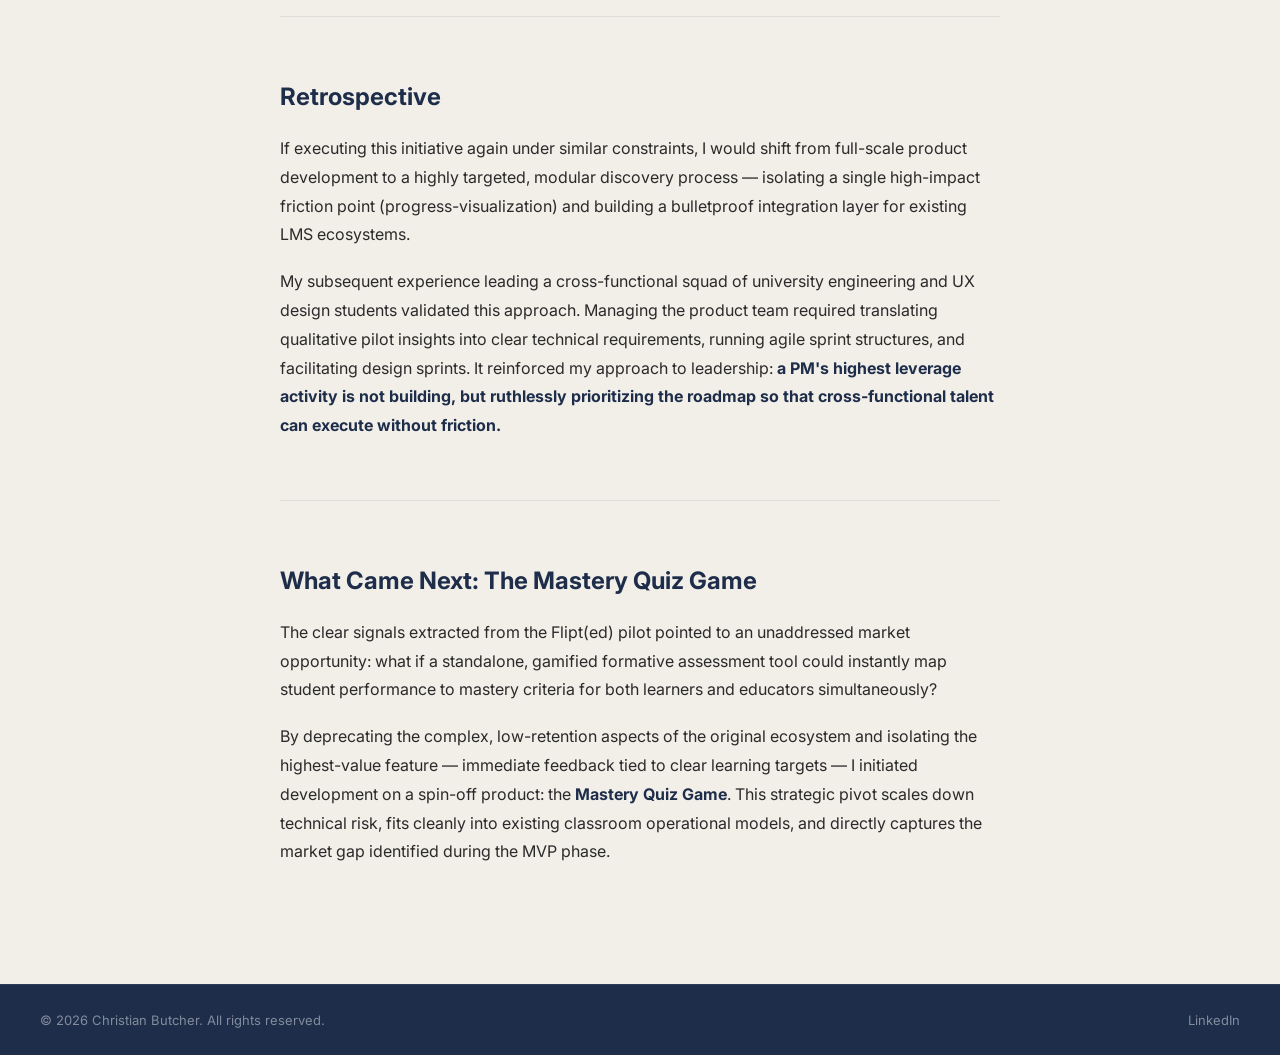
==== commit 8a564e6a: "Update flipted.html updated image reference" ====
--- a/flipted.html
+++ b/flipted.html
@@ -549,7 +549,7 @@
     <!-- Dashboard image -->
     <div class="dashboard-wrap">
       <!-- UPDATE: make sure Student_Home_Dashboard_Clean.png is in your images/ folder -->
-      <img src="images/Student_Home_Dashboard_Clean.png" alt="Flipt(ed) student home dashboard showing Knowledge Targets, Skill Targets, Health points, and EXP metrics" />
+      <img src="images/StudentHomeDashboardClean.png" alt="Flipt(ed) student home dashboard showing Knowledge Targets, Skill Targets, Health points, and EXP metrics" />
       <p class="dashboard-caption">The student-facing home dashboard, showing mastery targets, progress indicators, health and EXP feedback mechanics, and links to external tools.</p>
     </div>
 
